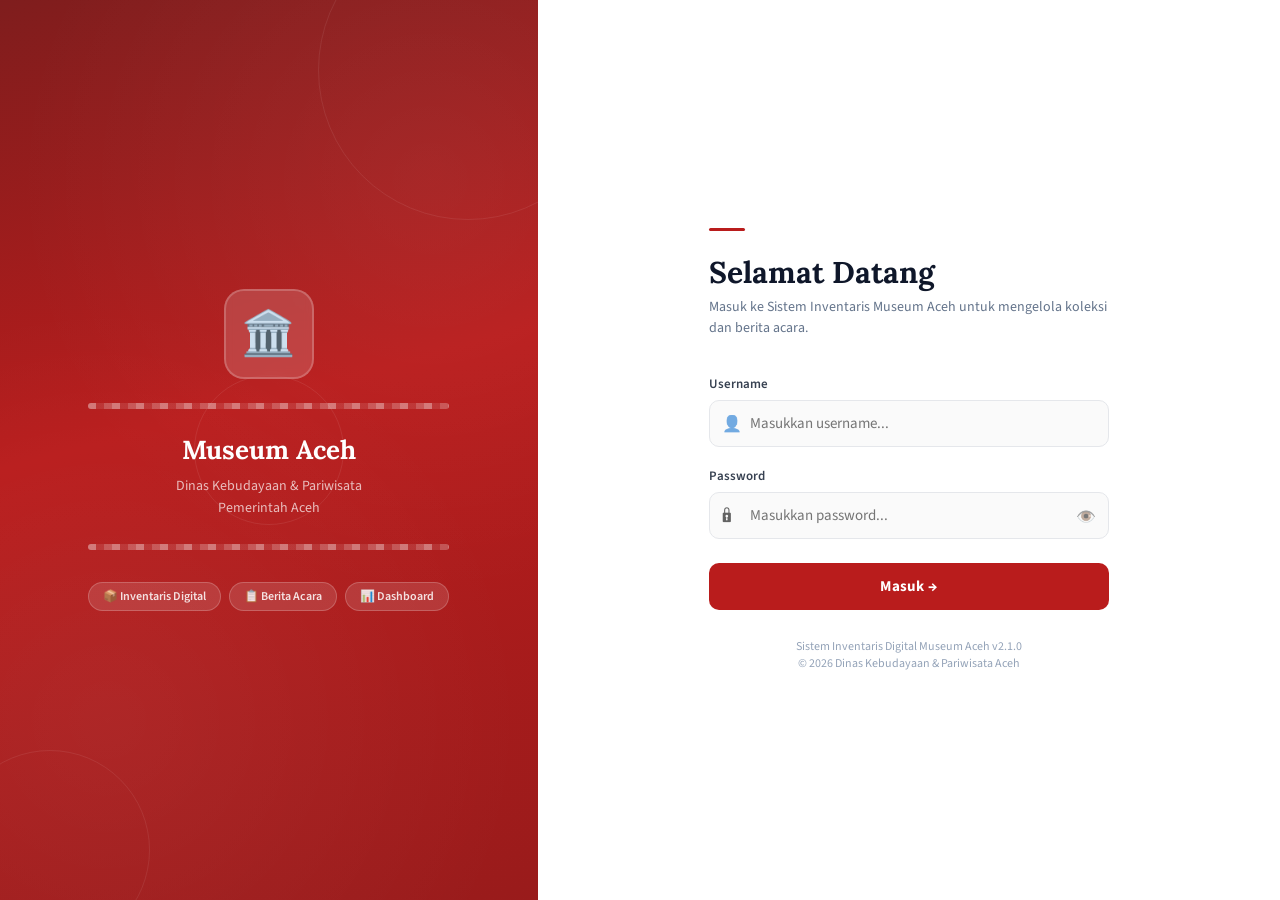
==== frontend-museum/index.html @ e1cc2b4c "Add files via upload" ====
<!DOCTYPE html>
<html lang="id">
<head>
  <meta charset="UTF-8">
  <meta name="viewport" content="width=device-width, initial-scale=1.0">
  <title>Login — Museum Aceh</title>
  <link href="https://fonts.googleapis.com/css2?family=Lora:ital,wght@0,400;0,600;0,700;1,400&family=Source+Sans+3:wght@300;400;600;700&display=swap" rel="stylesheet">
  <style>
    /* ── Variables ── */
    :root {
      --merah-utama: #B91C1C;
      --merah-gelap: #7F1D1D;
      --merah-muda:  #FEE2E2;
    }

    * { box-sizing: border-box; margin: 0; padding: 0; }

    body {
      font-family: 'Source Sans 3', sans-serif;
      min-height: 100vh;
      display: flex;
      background: #f8fafc;
    }

    /* ── Left Panel ── */
    .panel-left {
      width: 42%;
      min-height: 100vh;
      background: linear-gradient(165deg, #7F1D1D 0%, #B91C1C 45%, #991B1B 100%);
      display: flex;
      flex-direction: column;
      align-items: center;
      justify-content: center;
      padding: 48px 40px;
      position: relative;
      overflow: hidden;
    }

    /* Ornamental pattern */
    .panel-left::before {
      content: '';
      position: absolute;
      inset: 0;
      background-image:
        radial-gradient(circle at 20% 80%, rgba(255,255,255,0.05) 0%, transparent 50%),
        radial-gradient(circle at 80% 20%, rgba(255,255,255,0.05) 0%, transparent 50%);
    }

    /* Geometric decorations */
    .panel-left .deco {
      position: absolute;
      border: 1px solid rgba(255,255,255,0.08);
      border-radius: 50%;
    }
    .deco-1 { width: 300px; height: 300px; top: -80px; right: -80px; }
    .deco-2 { width: 200px; height: 200px; bottom: -50px; left: -50px; }
    .deco-3 { width: 150px; height: 150px; top: 50%; left: 50%; transform: translate(-50%, -50%); }

    /* Traditional Aceh pattern strip */
    .aceh-pattern {
      width: 100%;
      height: 6px;
      background: repeating-linear-gradient(
        90deg,
        rgba(255,255,255,0.4) 0px, rgba(255,255,255,0.4) 8px,
        rgba(255,255,255,0.1) 8px, rgba(255,255,255,0.1) 16px,
        rgba(255,255,255,0.25) 16px, rgba(255,255,255,0.25) 24px
      );
      border-radius: 3px;
      margin: 24px 0;
    }

    .left-content { position: relative; z-index: 1; text-align: center; }

    .logo-museum {
      width: 90px;
      height: 90px;
      background: rgba(255,255,255,0.15);
      border-radius: 20px;
      display: flex;
      align-items: center;
      justify-content: center;
      font-size: 44px;
      margin: 0 auto 24px;
      border: 2px solid rgba(255,255,255,0.2);
      backdrop-filter: blur(4px);
    }

    .left-title {
      font-family: 'Lora', serif;
      font-size: 26px;
      font-weight: 700;
      color: white;
      margin-bottom: 8px;
      line-height: 1.3;
    }

    .left-subtitle {
      font-size: 14px;
      color: rgba(255,255,255,0.7);
      line-height: 1.6;
      max-width: 260px;
      margin: 0 auto;
    }

    .left-badges {
      display: flex;
      gap: 8px;
      justify-content: center;
      margin-top: 32px;
      flex-wrap: wrap;
    }

    .left-badge {
      background: rgba(255,255,255,0.12);
      border: 1px solid rgba(255,255,255,0.2);
      color: rgba(255,255,255,0.85);
      padding: 5px 14px;
      border-radius: 99px;
      font-size: 12px;
      font-weight: 600;
    }

    /* ── Right Panel ── */
    .panel-right {
      flex: 1;
      display: flex;
      align-items: center;
      justify-content: center;
      padding: 40px 32px;
      background: white;
    }

    .login-box {
      width: 100%;
      max-width: 400px;
    }

    .login-header {
      margin-bottom: 36px;
    }

    .login-header h1 {
      font-family: 'Lora', serif;
      font-size: 30px;
      font-weight: 700;
      color: #0F172A;
      margin-bottom: 6px;
    }

    .login-header p {
      font-size: 14px;
      color: #64748B;
      line-height: 1.5;
    }

    .login-header .header-accent {
      display: inline-block;
      width: 36px;
      height: 3px;
      background: var(--merah-utama);
      border-radius: 2px;
      margin-bottom: 16px;
    }

    /* Form */
    .form-group { margin-bottom: 20px; }

    .form-label {
      display: block;
      font-size: 13px;
      font-weight: 600;
      color: #374151;
      margin-bottom: 7px;
    }

    .input-wrapper {
      position: relative;
    }

    .input-icon {
      position: absolute;
      left: 13px;
      top: 50%;
      transform: translateY(-50%);
      font-size: 16px;
      pointer-events: none;
      opacity: 0.6;
    }

    .form-input {
      width: 100%;
      padding: 12px 14px 12px 40px;
      border: 1.5px solid #E5E7EB;
      border-radius: 10px;
      font-size: 15px;
      font-family: 'Source Sans 3', sans-serif;
      color: #0F172A;
      background: #FAFAFA;
      transition: all 0.2s;
      outline: none;
    }

    .form-input:focus {
      border-color: var(--merah-utama);
      background: white;
      box-shadow: 0 0 0 3px rgba(185,28,28,0.08);
    }

    .toggle-pw {
      position: absolute;
      right: 13px;
      top: 50%;
      transform: translateY(-50%);
      background: none;
      border: none;
      cursor: pointer;
      font-size: 16px;
      opacity: 0.6;
      transition: opacity 0.2s;
    }

    .toggle-pw:hover { opacity: 1; }

    .pw-wrapper .form-input { padding-right: 42px; }

    /* Error message */
    .login-error {
      background: #fef2f2;
      border: 1px solid #fecaca;
      color: #991b1b;
      border-radius: 8px;
      padding: 11px 14px;
      font-size: 13px;
      font-weight: 600;
      margin-bottom: 20px;
      display: none;
      align-items: center;
      gap: 8px;
    }

    /* Submit button */
    .btn-login {
      width: 100%;
      padding: 13px;
      background: var(--merah-utama);
      color: white;
      border: none;
      border-radius: 10px;
      font-size: 15px;
      font-family: 'Source Sans 3', sans-serif;
      font-weight: 700;
      cursor: pointer;
      transition: all 0.2s;
      letter-spacing: 0.3px;
      margin-top: 4px;
    }

    .btn-login:hover:not(:disabled) {
      background: #991b1b;
      transform: translateY(-1px);
      box-shadow: 0 6px 16px rgba(185,28,28,0.3);
    }

    .btn-login:disabled {
      opacity: 0.7;
      cursor: not-allowed;
      transform: none;
    }

    .login-footer {
      margin-top: 28px;
      text-align: center;
      font-size: 12px;
      color: #94A3B8;
    }

    /* Shake animation */
    @keyframes shake {
      0%, 100% { transform: translateX(0); }
      20%, 60% { transform: translateX(-6px); }
      40%, 80% { transform: translateX(6px); }
    }
    .shake { animation: shake 0.4s ease; }

    /* ── Responsive ── */
    @media (max-width: 768px) {
      .panel-left { display: none; }
      .panel-right {
        align-items: flex-start;
        padding-top: 60px;
      }
    }
  </style>
</head>
<body>

  <!-- Left Panel: Museum Identity -->
  <div class="panel-left">
    <div class="deco deco-1"></div>
    <div class="deco deco-2"></div>
    <div class="deco deco-3"></div>

    <div class="left-content">
      <div class="logo-museum">🏛️</div>

      <div class="aceh-pattern"></div>

      <h2 class="left-title">Museum Aceh</h2>
      <p class="left-subtitle">
        Dinas Kebudayaan & Pariwisata<br>
        Pemerintah Aceh
      </p>

      <div class="aceh-pattern"></div>

      <div class="left-badges">
        <span class="left-badge">📦 Inventaris Digital</span>
        <span class="left-badge">📋 Berita Acara</span>
        <span class="left-badge">📊 Dashboard</span>
      </div>
    </div>
  </div>

  <!-- Right Panel: Login Form -->
  <div class="panel-right">
    <div class="login-box">
      <div class="login-header">
        <div class="header-accent"></div>
        <h1>Selamat Datang</h1>
        <p>Masuk ke Sistem Inventaris Museum Aceh untuk mengelola koleksi dan berita acara.</p>
      </div>

      <!-- Error Alert -->
      <div class="login-error" id="login-error" role="alert"></div>

      <!-- Login Form -->
      <form id="login-form" novalidate>
        <div class="form-group">
          <label class="form-label" for="input-username">Username</label>
          <div class="input-wrapper">
            <span class="input-icon">👤</span>
            <input
              type="text"
              id="input-username"
              class="form-input"
              placeholder="Masukkan username..."
              autocomplete="username"
              required
            >
          </div>
        </div>

        <div class="form-group">
          <label class="form-label" for="input-password">Password</label>
          <div class="input-wrapper pw-wrapper">
            <span class="input-icon">🔒</span>
            <input
              type="password"
              id="input-password"
              class="form-input"
              placeholder="Masukkan password..."
              autocomplete="current-password"
              required
            >
            <button type="button" class="toggle-pw" id="toggle-password" title="Tampilkan password">👁️</button>
          </div>
        </div>

        <button type="submit" class="btn-login" id="btn-login">
          Masuk →
        </button>
      </form>

      <div class="login-footer">
        Sistem Inventaris Digital Museum Aceh v2.1.0<br>
        © 2026 Dinas Kebudayaan & Pariwisata Aceh
      </div>
    </div>
  </div>

  <script src="js/api.js"></script>
  <script src="js/auth.js"></script>
  <script>
    document.addEventListener('DOMContentLoaded', initLoginPage);
  </script>
</body>
</html>
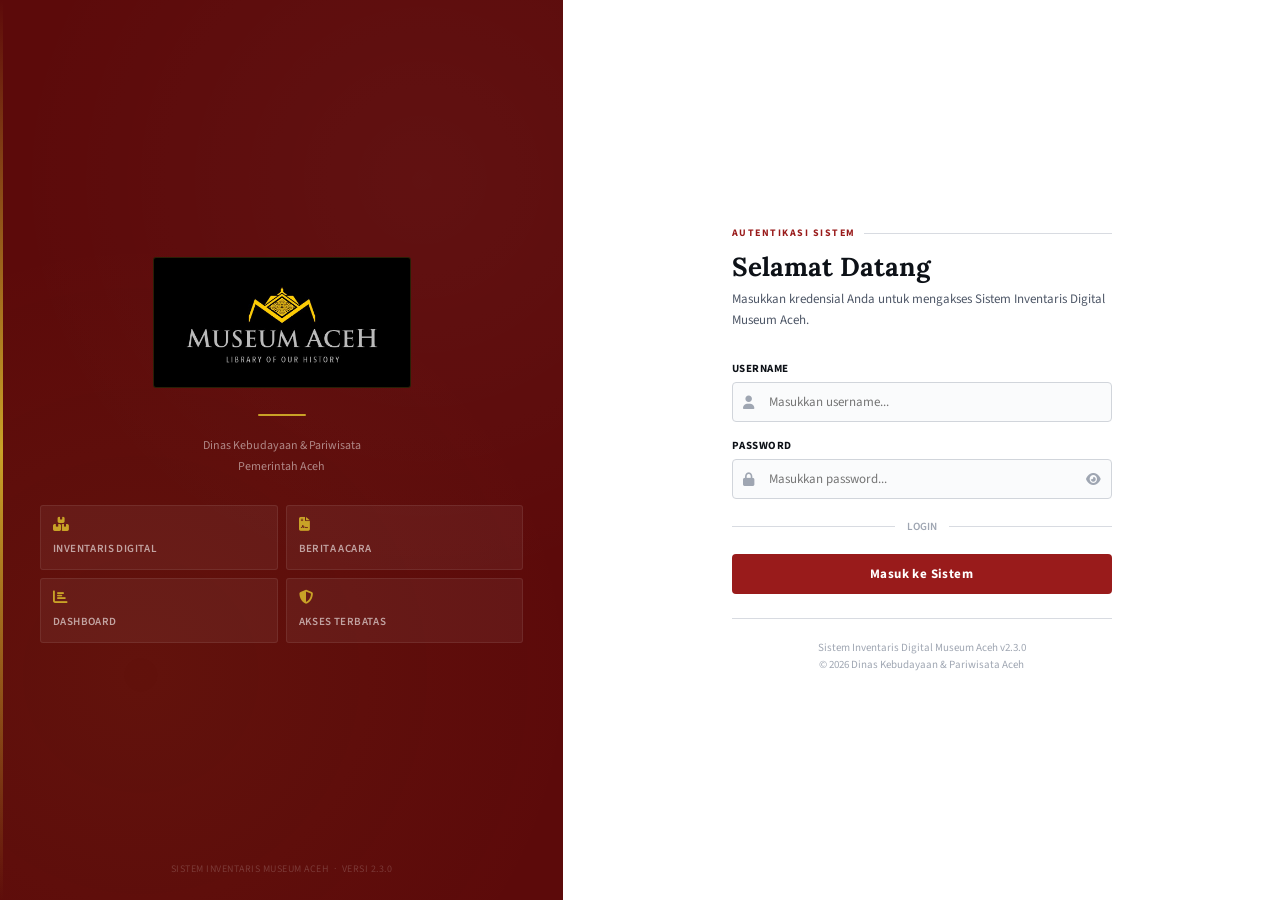
==== commit d2557652: "Add files via upload" ====
--- a/frontend-museum/index.html
+++ b/frontend-museum/index.html
@@ -5,28 +5,30 @@
   <meta name="viewport" content="width=device-width, initial-scale=1.0">
   <title>Login — Museum Aceh</title>
   <link href="https://fonts.googleapis.com/css2?family=Lora:ital,wght@0,400;0,600;0,700;1,400&family=Source+Sans+3:wght@300;400;600;700&display=swap" rel="stylesheet">
+  <link rel="stylesheet" href="https://cdnjs.cloudflare.com/ajax/libs/font-awesome/6.5.1/css/all.min.css">
   <style>
-    /* ── Variables ── */
     :root {
-      --merah-utama: #B91C1C;
-      --merah-gelap: #7F1D1D;
-      --merah-muda:  #FEE2E2;
-    }
-
-    * { box-sizing: border-box; margin: 0; padding: 0; }
-
+      --merah-utama:  #991B1B;
+      --merah-gelap:  #5C0A0A;
+      --merah-muda:   #FEF2F2;
+      --emas:         #C9A227;
+      --teks-utama:   #0D1117;
+      --teks-sekunder:#4E5767;
+      --abu-border:   #D8DBE1;
+    }
+    *, *::before, *::after { box-sizing: border-box; margin: 0; padding: 0; }
     body {
       font-family: 'Source Sans 3', sans-serif;
       min-height: 100vh;
       display: flex;
-      background: #f8fafc;
+      background: #f4f5f7;
     }
 
     /* ── Left Panel ── */
     .panel-left {
-      width: 42%;
+      width: 44%;
       min-height: 100vh;
-      background: linear-gradient(165deg, #7F1D1D 0%, #B91C1C 45%, #991B1B 100%);
+      background: var(--merah-gelap);
       display: flex;
       flex-direction: column;
       align-items: center;
@@ -36,89 +38,110 @@
       overflow: hidden;
     }
 
-    /* Ornamental pattern */
+    /* Subtle background texture */
     .panel-left::before {
       content: '';
+      position: absolute; inset: 0;
+      background-image:
+        radial-gradient(circle at 25% 75%, rgba(201,162,39,0.05) 0%, transparent 55%),
+        radial-gradient(circle at 75% 20%, rgba(255,255,255,0.03) 0%, transparent 50%);
+    }
+
+    /* Geometric accent lines */
+    .panel-left::after {
+      content: '';
       position: absolute;
-      inset: 0;
-      background-image:
-        radial-gradient(circle at 20% 80%, rgba(255,255,255,0.05) 0%, transparent 50%),
-        radial-gradient(circle at 80% 20%, rgba(255,255,255,0.05) 0%, transparent 50%);
-    }
-
-    /* Geometric decorations */
-    .panel-left .deco {
+      left: 0; top: 0; bottom: 0;
+      width: 3px;
+      background: linear-gradient(to bottom, transparent, var(--emas), transparent);
+    }
+
+    /* Horizontal rule with gold */
+    .gold-rule {
+      width: 48px; height: 2px;
+      background: var(--emas);
+      margin: 20px auto;
+      border-radius: 1px;
+    }
+
+    .left-content {
+      position: relative; z-index: 1;
+      text-align: center; width: 100%;
+    }
+
+    /* Logo area */
+    .logo-wrap {
+      display: inline-block;
+      background: #000000;
+      padding: 20px 28px;
+      border-radius: 3px;
+      margin-bottom: 0;
+      border: 1px solid rgba(201,162,39,0.2);
+    }
+
+    .logo-wrap img {
+      width: 100%;
+      max-width: 200px;
+      height: auto;
+      display: block;
+    }
+
+    .left-tagline {
+      font-family: 'Lora', serif;
+      font-size: 13px;
+      font-style: italic;
+      color: rgba(255,255,255,0.45);
+      letter-spacing: 0.5px;
+      margin-top: 4px;
+    }
+
+    .left-desc {
+      font-size: 12px;
+      color: rgba(255,255,255,0.5);
+      line-height: 1.7;
+      max-width: 240px;
+      margin: 0 auto;
+    }
+
+    /* Info badges */
+    .info-grid {
+      display: grid;
+      grid-template-columns: 1fr 1fr;
+      gap: 8px;
+      margin-top: 28px;
+    }
+
+    .info-item {
+      background: rgba(255,255,255,0.05);
+      border: 1px solid rgba(255,255,255,0.08);
+      border-radius: 3px;
+      padding: 11px 12px;
+      text-align: left;
+    }
+
+    .info-item i {
+      font-size: 14px;
+      color: var(--emas);
+      display: block;
+      margin-bottom: 5px;
+    }
+
+    .info-item span {
+      font-size: 11px;
+      color: rgba(255,255,255,0.6);
+      font-weight: 600;
+      text-transform: uppercase;
+      letter-spacing: 0.4px;
+    }
+
+    /* Decorative bottom mark */
+    .left-foot {
       position: absolute;
-      border: 1px solid rgba(255,255,255,0.08);
-      border-radius: 50%;
-    }
-    .deco-1 { width: 300px; height: 300px; top: -80px; right: -80px; }
-    .deco-2 { width: 200px; height: 200px; bottom: -50px; left: -50px; }
-    .deco-3 { width: 150px; height: 150px; top: 50%; left: 50%; transform: translate(-50%, -50%); }
-
-    /* Traditional Aceh pattern strip */
-    .aceh-pattern {
-      width: 100%;
-      height: 6px;
-      background: repeating-linear-gradient(
-        90deg,
-        rgba(255,255,255,0.4) 0px, rgba(255,255,255,0.4) 8px,
-        rgba(255,255,255,0.1) 8px, rgba(255,255,255,0.1) 16px,
-        rgba(255,255,255,0.25) 16px, rgba(255,255,255,0.25) 24px
-      );
-      border-radius: 3px;
-      margin: 24px 0;
-    }
-
-    .left-content { position: relative; z-index: 1; text-align: center; }
-
-    .logo-museum {
-      width: 90px;
-      height: 90px;
-      background: rgba(255,255,255,0.15);
-      border-radius: 20px;
-      display: flex;
-      align-items: center;
-      justify-content: center;
-      font-size: 44px;
-      margin: 0 auto 24px;
-      border: 2px solid rgba(255,255,255,0.2);
-      backdrop-filter: blur(4px);
-    }
-
-    .left-title {
-      font-family: 'Lora', serif;
-      font-size: 26px;
-      font-weight: 700;
-      color: white;
-      margin-bottom: 8px;
-      line-height: 1.3;
-    }
-
-    .left-subtitle {
-      font-size: 14px;
-      color: rgba(255,255,255,0.7);
-      line-height: 1.6;
-      max-width: 260px;
-      margin: 0 auto;
-    }
-
-    .left-badges {
-      display: flex;
-      gap: 8px;
-      justify-content: center;
-      margin-top: 32px;
-      flex-wrap: wrap;
-    }
-
-    .left-badge {
-      background: rgba(255,255,255,0.12);
-      border: 1px solid rgba(255,255,255,0.2);
-      color: rgba(255,255,255,0.85);
-      padding: 5px 14px;
-      border-radius: 99px;
-      font-size: 12px;
-      font-weight: 600;
+      bottom: 24px; left: 0; right: 0;
+      text-align: center;
+      font-size: 10px;
+      color: rgba(255,255,255,0.18);
+      letter-spacing: 0.5px;
     }
 
     /* ── Right Panel ── */
@@ -127,262 +150,315 @@
       display: flex;
       align-items: center;
       justify-content: center;
-      padding: 40px 32px;
-      background: white;
-    }
-
-    .login-box {
-      width: 100%;
-      max-width: 400px;
-    }
-
-    .login-header {
-      margin-bottom: 36px;
+      padding: 40px 40px;
+      background: #ffffff;
+    }
+
+    .login-box { width: 100%; max-width: 380px; }
+
+    /* Header */
+    .login-header { margin-bottom: 30px; }
+
+    .login-header .eyebrow {
+      font-size: 10px;
+      font-weight: 700;
+      text-transform: uppercase;
+      letter-spacing: 1.5px;
+      color: var(--merah-utama);
+      display: flex;
+      align-items: center;
+      gap: 8px;
+      margin-bottom: 10px;
+    }
+
+    .login-header .eyebrow::after {
+      content: '';
+      flex: 1;
+      height: 1px;
+      background: var(--abu-border);
     }
 
     .login-header h1 {
       font-family: 'Lora', serif;
-      font-size: 30px;
+      font-size: 26px;
       font-weight: 700;
-      color: #0F172A;
+      color: var(--teks-utama);
       margin-bottom: 6px;
     }
 
     .login-header p {
-      font-size: 14px;
-      color: #64748B;
-      line-height: 1.5;
-    }
-
-    .login-header .header-accent {
-      display: inline-block;
-      width: 36px;
-      height: 3px;
-      background: var(--merah-utama);
-      border-radius: 2px;
-      margin-bottom: 16px;
+      font-size: 13px;
+      color: var(--teks-sekunder);
+      line-height: 1.6;
     }
 
     /* Form */
-    .form-group { margin-bottom: 20px; }
+    .form-group { margin-bottom: 16px; }
 
     .form-label {
       display: block;
-      font-size: 13px;
-      font-weight: 600;
-      color: #374151;
-      margin-bottom: 7px;
-    }
-
-    .input-wrapper {
-      position: relative;
-    }
+      font-size: 11px;
+      font-weight: 700;
+      text-transform: uppercase;
+      letter-spacing: 0.5px;
+      color: var(--teks-utama);
+      margin-bottom: 6px;
+    }
+
+    .input-wrapper { position: relative; }
 
     .input-icon {
-      position: absolute;
-      left: 13px;
-      top: 50%;
+      position: absolute; left: 11px; top: 50%;
       transform: translateY(-50%);
-      font-size: 16px;
-      pointer-events: none;
-      opacity: 0.6;
+      font-size: 13px; color: #9FA6B2; pointer-events: none;
     }
 
     .form-input {
       width: 100%;
-      padding: 12px 14px 12px 40px;
-      border: 1.5px solid #E5E7EB;
-      border-radius: 10px;
-      font-size: 15px;
+      padding: 10px 13px 10px 36px;
+      border: 1.5px solid #D1D5DB;
+      border-radius: 4px;
+      font-size: 13px;
       font-family: 'Source Sans 3', sans-serif;
-      color: #0F172A;
-      background: #FAFAFA;
-      transition: all 0.2s;
+      color: var(--teks-utama);
+      background: #FAFBFC;
+      transition: all 0.18s;
       outline: none;
     }
-
     .form-input:focus {
       border-color: var(--merah-utama);
       background: white;
-      box-shadow: 0 0 0 3px rgba(185,28,28,0.08);
+      box-shadow: 0 0 0 3px rgba(153,27,27,0.08);
     }
 
     .toggle-pw {
-      position: absolute;
-      right: 13px;
-      top: 50%;
+      position: absolute; right: 11px; top: 50%;
       transform: translateY(-50%);
-      background: none;
-      border: none;
-      cursor: pointer;
-      font-size: 16px;
-      opacity: 0.6;
-      transition: opacity 0.2s;
-    }
-
-    .toggle-pw:hover { opacity: 1; }
-
-    .pw-wrapper .form-input { padding-right: 42px; }
-
-    /* Error message */
+      background: none; border: none; cursor: pointer;
+      font-size: 13px; color: #9FA6B2; transition: color 0.18s;
+    }
+    .toggle-pw:hover { color: var(--teks-utama); }
+    .pw-wrapper .form-input { padding-right: 36px; }
+
+    /* Error */
     .login-error {
-      background: #fef2f2;
-      border: 1px solid #fecaca;
-      color: #991b1b;
-      border-radius: 8px;
-      padding: 11px 14px;
-      font-size: 13px;
+      background: var(--merah-muda);
+      border: 1px solid #FECACA;
+      color: #991B1B;
+      border-radius: 4px;
+      padding: 10px 13px;
+      font-size: 12px;
       font-weight: 600;
-      margin-bottom: 20px;
+      margin-bottom: 16px;
       display: none;
       align-items: center;
       gap: 8px;
     }
-
-    /* Submit button */
+    .login-error i { flex-shrink: 0; font-size: 13px; }
+
+    /* Divider */
+    .form-divider {
+      display: flex; align-items: center; gap: 12px;
+      margin: 20px 0;
+    }
+    .form-divider::before, .form-divider::after {
+      content: ''; flex: 1; height: 1px; background: var(--abu-border);
+    }
+    .form-divider span { font-size: 11px; color: #9FA6B2; font-weight: 600; white-space: nowrap; }
+
+    /* Submit */
     .btn-login {
-      width: 100%;
-      padding: 13px;
-      background: var(--merah-utama);
-      color: white;
-      border: none;
-      border-radius: 10px;
-      font-size: 15px;
-      font-family: 'Source Sans 3', sans-serif;
-      font-weight: 700;
-      cursor: pointer;
-      transition: all 0.2s;
-      letter-spacing: 0.3px;
-      margin-top: 4px;
-    }
-
+      width: 100%; padding: 11px;
+      background: var(--merah-utama); color: white;
+      border: none; border-radius: 4px;
+      font-size: 13px; font-family: 'Source Sans 3', sans-serif;
+      font-weight: 700; cursor: pointer; transition: all 0.18s;
+      letter-spacing: 0.4px;
+      display: flex; align-items: center; justify-content: center; gap: 8px;
+    }
     .btn-login:hover:not(:disabled) {
-      background: #991b1b;
-      transform: translateY(-1px);
-      box-shadow: 0 6px 16px rgba(185,28,28,0.3);
-    }
-
-    .btn-login:disabled {
-      opacity: 0.7;
-      cursor: not-allowed;
-      transform: none;
-    }
-
+      background: #7F1D1D;
+      box-shadow: 0 4px 14px rgba(153,27,27,0.28);
+    }
+    .btn-login:disabled { opacity: 0.6; cursor: not-allowed; }
+
+    /* Footer */
     .login-footer {
-      margin-top: 28px;
+      margin-top: 24px;
+      padding-top: 20px;
+      border-top: 1px solid var(--abu-border);
       text-align: center;
-      font-size: 12px;
-      color: #94A3B8;
-    }
-
-    /* Shake animation */
+      font-size: 11px;
+      color: #9FA6B2;
+      line-height: 1.6;
+    }
+
     @keyframes shake {
       0%, 100% { transform: translateX(0); }
-      20%, 60% { transform: translateX(-6px); }
-      40%, 80% { transform: translateX(6px); }
-    }
-    .shake { animation: shake 0.4s ease; }
-
-    /* ── Responsive ── */
+      20%, 60%  { transform: translateX(-5px); }
+      40%, 80%  { transform: translateX(5px); }
+    }
+    .shake { animation: shake 0.38s ease; }
+
     @media (max-width: 768px) {
       .panel-left { display: none; }
-      .panel-right {
-        align-items: flex-start;
-        padding-top: 60px;
-      }
+      .panel-right { padding: 40px 24px; align-items: flex-start; padding-top: 60px; }
     }
   </style>
 </head>
 <body>
 
-  <!-- Left Panel: Museum Identity -->
+  <!-- Left Panel -->
   <div class="panel-left">
-    <div class="deco deco-1"></div>
-    <div class="deco deco-2"></div>
-    <div class="deco deco-3"></div>
-
     <div class="left-content">
-      <div class="logo-museum">🏛️</div>
-
-      <div class="aceh-pattern"></div>
-
-      <h2 class="left-title">Museum Aceh</h2>
-      <p class="left-subtitle">
-        Dinas Kebudayaan & Pariwisata<br>
+
+      <div class="logo-wrap">
+        <img src="[data-uri]" alt="Museum Aceh — Library of Our History">
+      </div>
+
+      <div class="gold-rule"></div>
+
+      <p class="left-desc">
+        Dinas Kebudayaan &amp; Pariwisata<br>
         Pemerintah Aceh
       </p>
 
-      <div class="aceh-pattern"></div>
-
-      <div class="left-badges">
-        <span class="left-badge">📦 Inventaris Digital</span>
-        <span class="left-badge">📋 Berita Acara</span>
-        <span class="left-badge">📊 Dashboard</span>
+      <div class="info-grid">
+        <div class="info-item">
+          <i class="fa-solid fa-boxes-stacked"></i>
+          <span>Inventaris Digital</span>
+        </div>
+        <div class="info-item">
+          <i class="fa-solid fa-file-contract"></i>
+          <span>Berita Acara</span>
+        </div>
+        <div class="info-item">
+          <i class="fa-solid fa-chart-bar"></i>
+          <span>Dashboard</span>
+        </div>
+        <div class="info-item">
+          <i class="fa-solid fa-shield-halved"></i>
+          <span>Akses Terbatas</span>
+        </div>
       </div>
     </div>
+
+    <div class="left-foot">SISTEM INVENTARIS MUSEUM ACEH &nbsp;·&nbsp; VERSI 2.3.0</div>
   </div>
 
-  <!-- Right Panel: Login Form -->
+  <!-- Right Panel -->
   <div class="panel-right">
     <div class="login-box">
+
       <div class="login-header">
-        <div class="header-accent"></div>
+        <div class="eyebrow">Autentikasi Sistem</div>
         <h1>Selamat Datang</h1>
-        <p>Masuk ke Sistem Inventaris Museum Aceh untuk mengelola koleksi dan berita acara.</p>
+        <p>Masukkan kredensial Anda untuk mengakses Sistem Inventaris Digital Museum Aceh.</p>
       </div>
 
-      <!-- Error Alert -->
-      <div class="login-error" id="login-error" role="alert"></div>
-
-      <!-- Login Form -->
+      <div class="login-error" id="login-error" role="alert">
+        <i class="fa-solid fa-circle-exclamation"></i>
+        <span id="login-error-msg"></span>
+      </div>
+
       <form id="login-form" novalidate>
         <div class="form-group">
           <label class="form-label" for="input-username">Username</label>
           <div class="input-wrapper">
-            <span class="input-icon">👤</span>
-            <input
-              type="text"
-              id="input-username"
-              class="form-input"
-              placeholder="Masukkan username..."
-              autocomplete="username"
-              required
-            >
+            <i class="fa-solid fa-user input-icon"></i>
+            <input type="text" id="input-username" class="form-input"
+              placeholder="Masukkan username..." autocomplete="username" required>
           </div>
         </div>
 
         <div class="form-group">
           <label class="form-label" for="input-password">Password</label>
           <div class="input-wrapper pw-wrapper">
-            <span class="input-icon">🔒</span>
-            <input
-              type="password"
-              id="input-password"
-              class="form-input"
-              placeholder="Masukkan password..."
-              autocomplete="current-password"
-              required
-            >
-            <button type="button" class="toggle-pw" id="toggle-password" title="Tampilkan password">👁️</button>
+            <i class="fa-solid fa-lock input-icon"></i>
+            <input type="password" id="input-password" class="form-input"
+              placeholder="Masukkan password..." autocomplete="current-password" required>
+            <button type="button" class="toggle-pw" id="toggle-password" title="Tampilkan/Sembunyikan">
+              <i class="fa-solid fa-eye" id="pw-icon"></i>
+            </button>
           </div>
         </div>
 
+        <div class="form-divider"><span>LOGIN</span></div>
+
         <button type="submit" class="btn-login" id="btn-login">
-          Masuk →
+          Masuk ke Sistem
         </button>
       </form>
 
       <div class="login-footer">
-        Sistem Inventaris Digital Museum Aceh v2.1.0<br>
-        © 2026 Dinas Kebudayaan & Pariwisata Aceh
+        Sistem Inventaris Digital Museum Aceh v2.3.0<br>
+        &copy; 2026 Dinas Kebudayaan &amp; Pariwisata Aceh
       </div>
+
     </div>
   </div>
 
   <script src="js/api.js"></script>
   <script src="js/auth.js"></script>
   <script>
-    document.addEventListener('DOMContentLoaded', initLoginPage);
+    document.addEventListener('DOMContentLoaded', () => {
+      if (localStorage.getItem('token')) {
+        window.location.href = 'dashboard.html'; return;
+      }
+
+      const form    = document.getElementById('login-form');
+      const btnLogin = document.getElementById('btn-login');
+      const errorEl  = document.getElementById('login-error');
+      const errorMsg = document.getElementById('login-error-msg');
+      const pwInput  = document.getElementById('input-password');
+      const pwToggle = document.getElementById('toggle-password');
+      const pwIcon   = document.getElementById('pw-icon');
+
+      pwToggle.addEventListener('click', () => {
+        const isHidden = pwInput.type === 'password';
+        pwInput.type = isHidden ? 'text' : 'password';
+        pwIcon.className = isHidden ? 'fa-solid fa-eye-slash' : 'fa-solid fa-eye';
+      });
+
+      form.addEventListener('submit', async (e) => {
+        e.preventDefault();
+        errorEl.style.display = 'none';
+        const username = document.getElementById('input-username').value.trim();
+        const password = document.getElementById('input-password').value;
+        if (!username || !password) {
+          errorMsg.textContent = 'Username dan password wajib diisi.';
+          errorEl.style.display = 'flex'; return;
+        }
+        btnLogin.disabled = true;
+        btnLogin.innerHTML = 'Memproses...';
+        try {
+          const res = await API.login({ username, password });
+          if (res && res.success) {
+            localStorage.setItem('token', res.data.token);
+            localStorage.setItem('user', JSON.stringify(res.data.user));
+            btnLogin.innerHTML = 'Berhasil';
+            btnLogin.style.background = '#166534';
+            setTimeout(() => window.location.href = 'dashboard.html', 700);
+          } else {
+            errorMsg.textContent = res?.message || 'Login gagal. Periksa kredensial Anda.';
+            errorEl.style.display = 'flex';
+            form.classList.add('shake');
+            setTimeout(() => form.classList.remove('shake'), 400);
+            btnLogin.disabled = false;
+            btnLogin.innerHTML = 'Masuk ke Sistem';
+          }
+        } catch (err) {
+          errorMsg.textContent = err.message;
+          errorEl.style.display = 'flex';
+          btnLogin.disabled = false;
+          btnLogin.innerHTML = 'Masuk ke Sistem';
+        }
+      });
+
+      form.querySelectorAll('input').forEach(inp => {
+        inp.addEventListener('input', () => { errorEl.style.display = 'none'; });
+      });
+    });
   </script>
 </body>
 </html>
